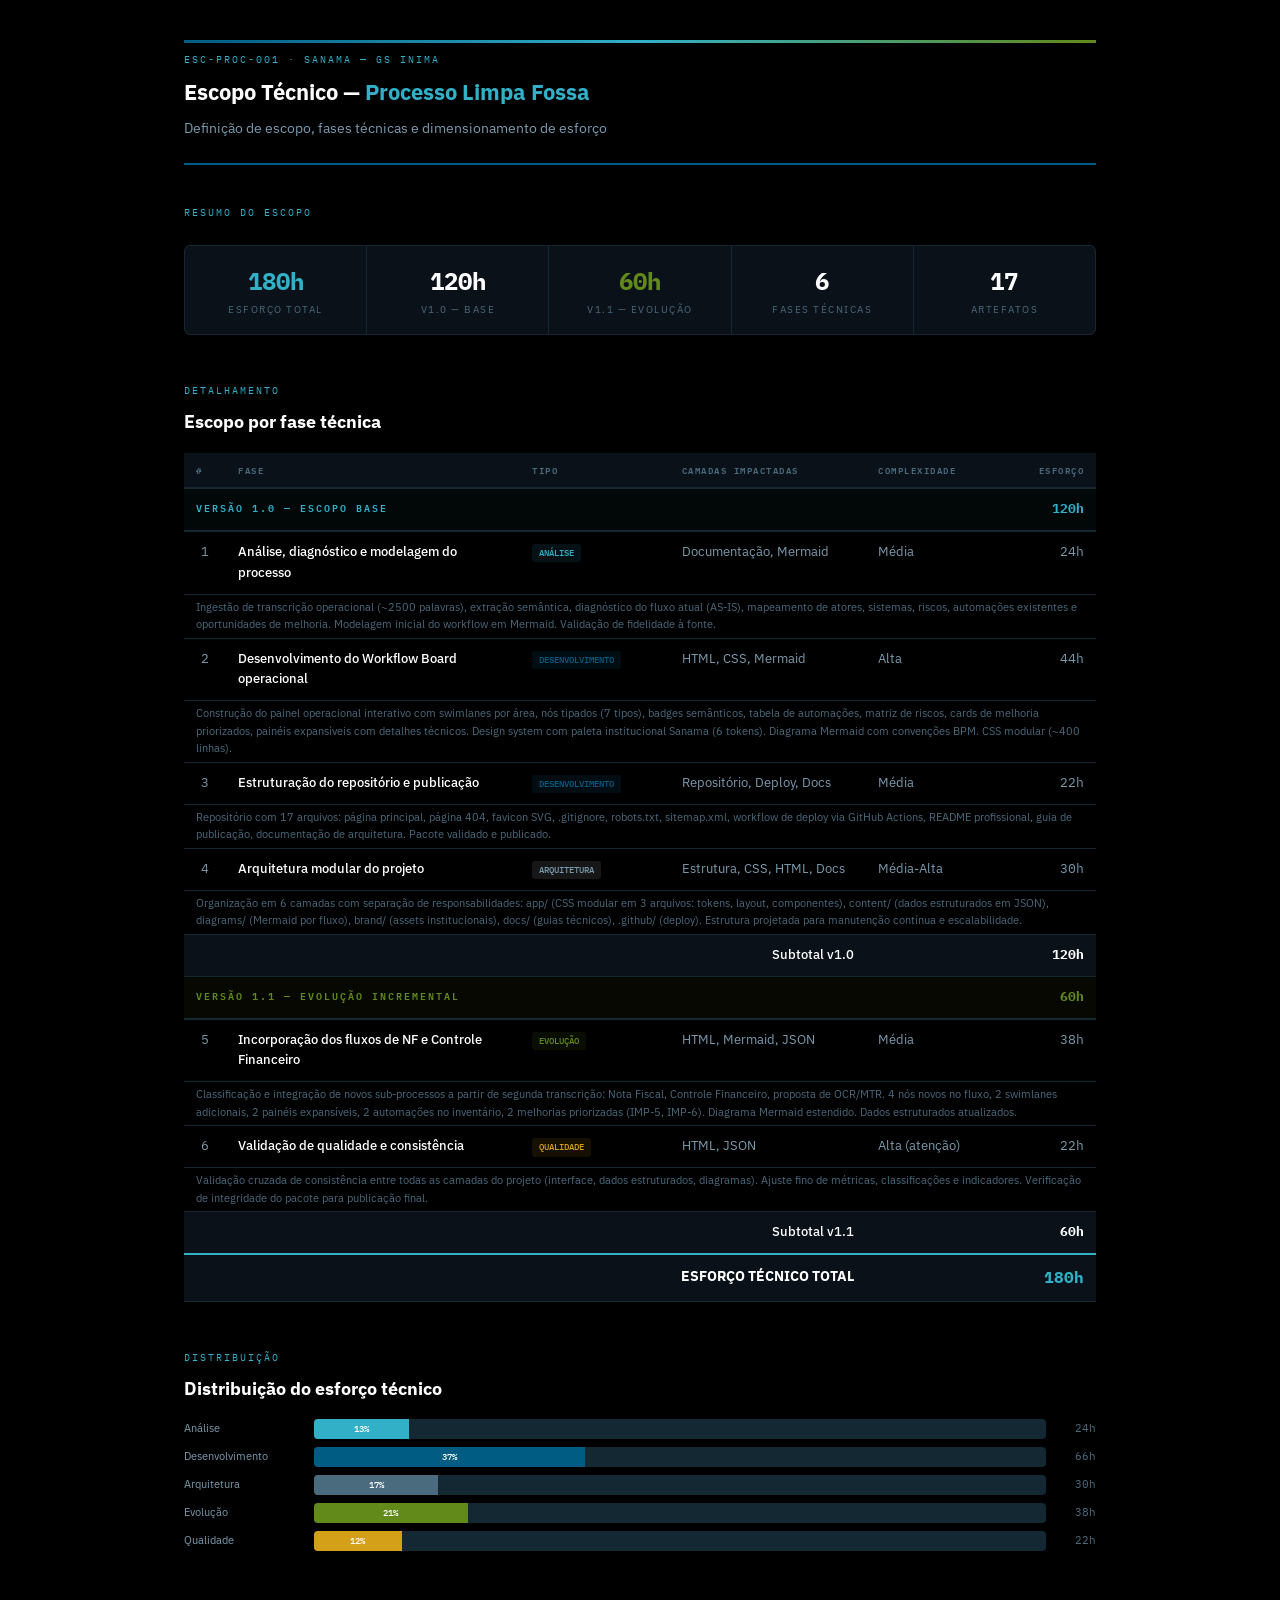
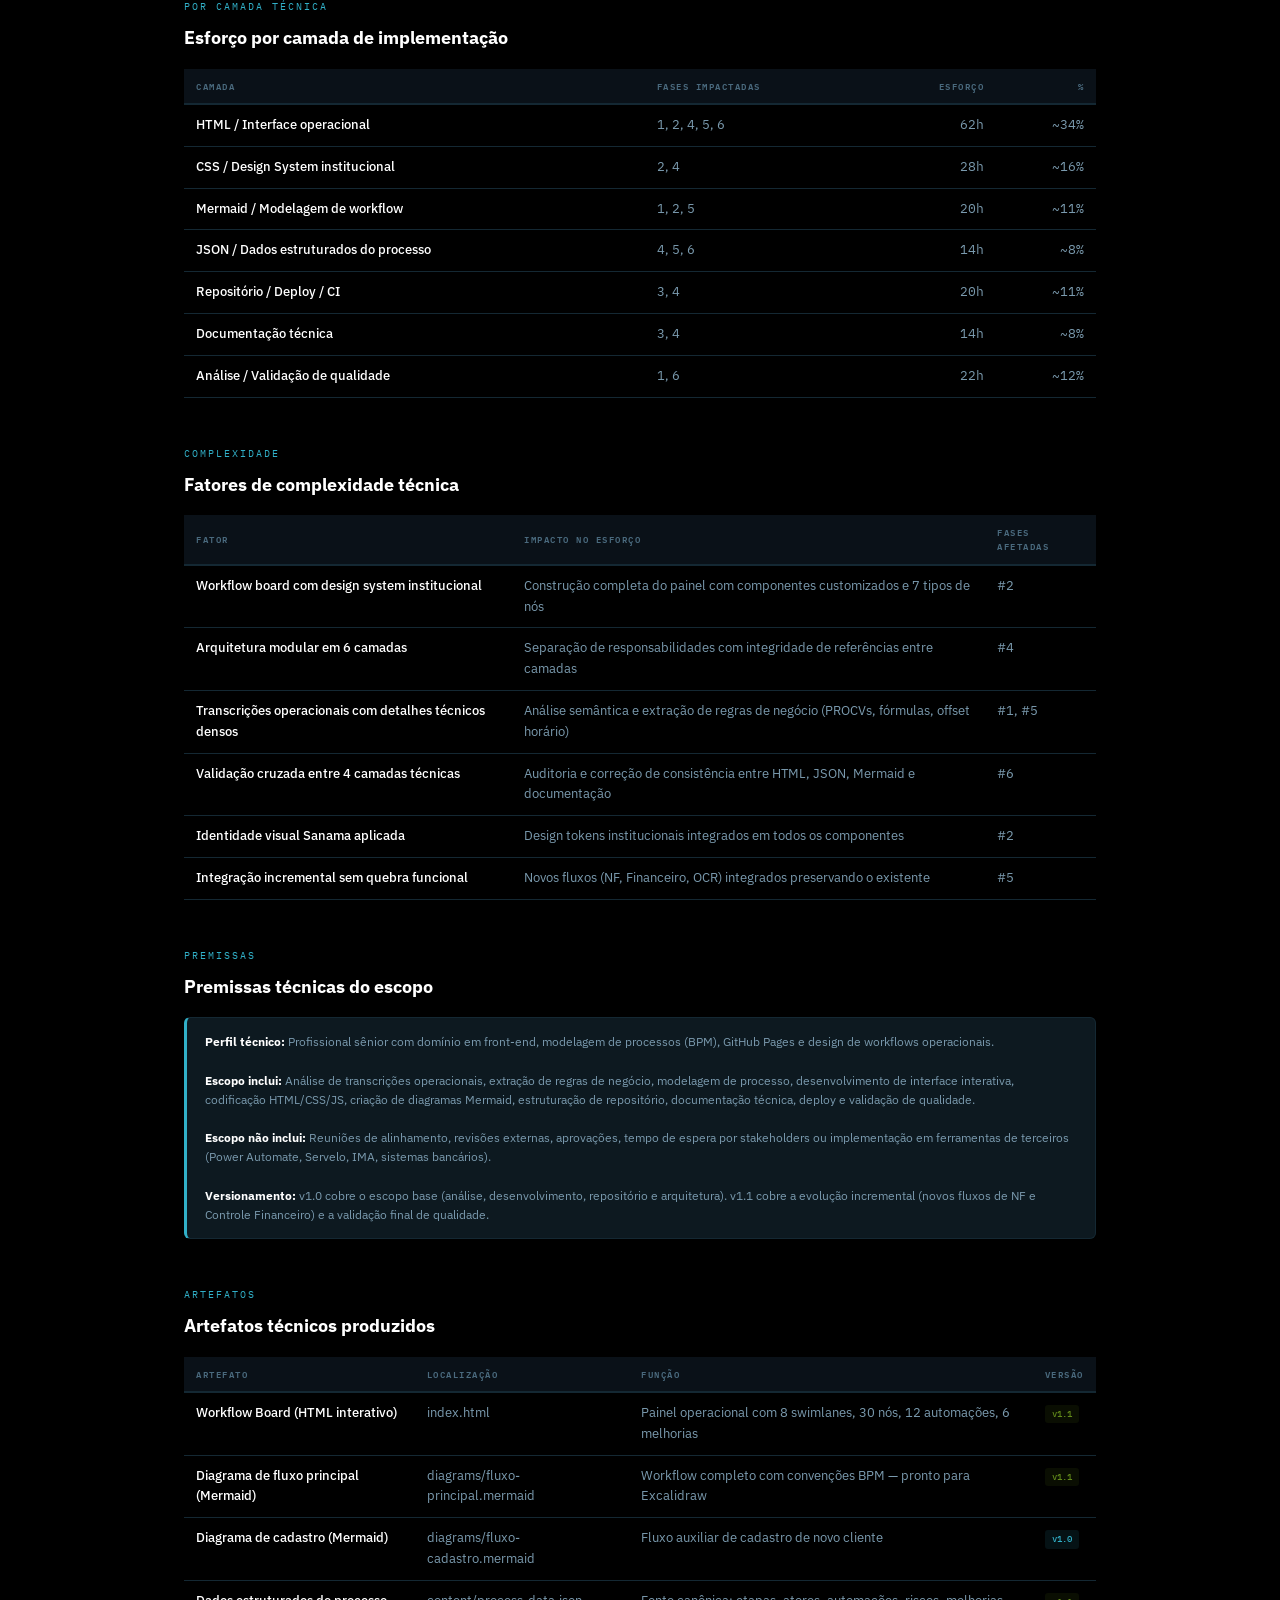
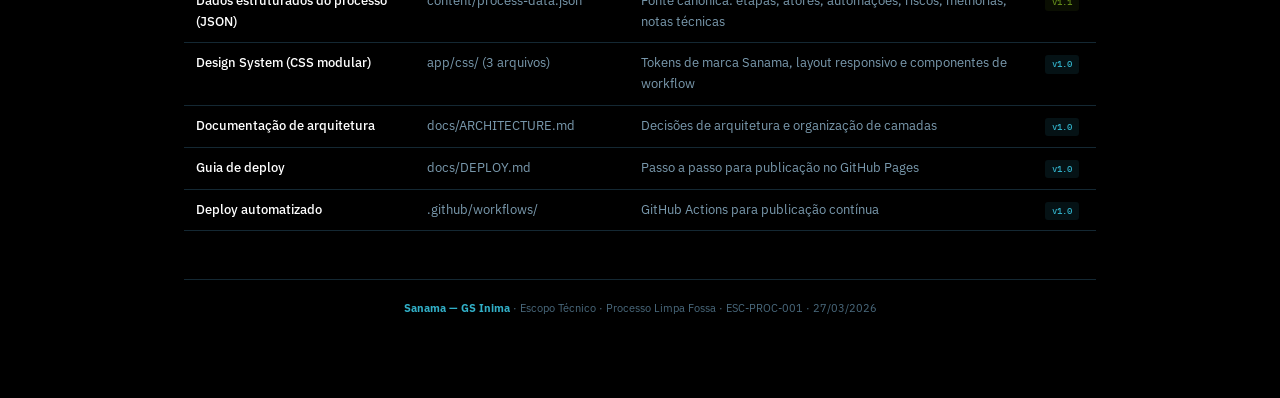
==== escopo-tecnico.html @ f7578fab "docs: escopo técnico do projeto (180h)" ====
<!DOCTYPE html>
<html lang="pt-BR">
<head>
<meta charset="UTF-8">
<meta name="viewport" content="width=device-width, initial-scale=1.0">
<title>Escopo Técnico — Processo Limpa Fossa | Sanama — GS Inima</title>
<link href="https://fonts.googleapis.com/css2?family=IBM+Plex+Sans:wght@400;500;600;700&family=IBM+Plex+Mono:wght@400;500&display=swap" rel="stylesheet">
<style>
:root {
  --brand-dark:#005C83;--brand-cyan:#31B0C8;--brand-green:#628A1A;
  --bg:#000;--bg-panel:#0A1118;--bg-card:#0D1920;--border:#142833;
  --text:#D0DCE4;--text-muted:#7A9AAE;--text-dim:#4A6A7E;
  --danger:#D94F4F;--warning:#D4A017;
  --sans:'IBM Plex Sans',system-ui,sans-serif;--mono:'IBM Plex Mono',monospace;
}
*{margin:0;padding:0;box-sizing:border-box}
body{font-family:var(--sans);background:var(--bg);color:var(--text);line-height:1.6;-webkit-font-smoothing:antialiased}
.page{max-width:960px;margin:0 auto;padding:40px 24px 80px}
.doc-header{border-bottom:2px solid var(--brand-dark);padding-bottom:24px;margin-bottom:40px;position:relative}
.doc-header::before{content:'';position:absolute;top:0;left:0;right:0;height:3px;background:linear-gradient(90deg,var(--brand-dark),var(--brand-cyan),var(--brand-green))}
.doc-id{font-family:var(--mono);font-size:10px;letter-spacing:2px;color:var(--brand-cyan);text-transform:uppercase;margin-bottom:6px;padding-top:12px}
.doc-title{font-size:1.4rem;font-weight:700;color:#fff}
.doc-title span{color:var(--brand-cyan)}
.doc-sub{font-size:0.9rem;color:var(--text-muted);margin-top:6px}
.section{margin-bottom:48px}
.section-label{font-family:var(--mono);font-size:10px;letter-spacing:2px;text-transform:uppercase;color:var(--brand-cyan);margin-bottom:8px}
.section-title{font-size:1.15rem;font-weight:700;color:#fff;margin-bottom:16px}
table{width:100%;border-collapse:collapse;font-size:13px;margin:16px 0}
th{text-align:left;font-family:var(--mono);font-size:9px;font-weight:600;text-transform:uppercase;letter-spacing:1.5px;color:var(--text-dim);padding:10px 12px;border-bottom:2px solid var(--border);background:var(--bg-panel)}
td{padding:10px 12px;border-bottom:1px solid var(--border);color:var(--text-muted);vertical-align:top}
tr:hover td{background:rgba(49,176,200,0.03)}
.td-name{color:#fff;font-weight:500}
.td-right{text-align:right;font-family:var(--mono)}
.td-center{text-align:center}
.badge{font-family:var(--mono);font-size:9px;padding:2px 7px;border-radius:3px;font-weight:500;display:inline-block}
.b-new{background:rgba(49,176,200,0.1);color:var(--brand-cyan)}
.b-dev{background:rgba(0,92,131,0.15);color:var(--brand-dark)}
.b-incr{background:rgba(98,138,26,0.1);color:var(--brand-green)}
.b-audit{background:rgba(212,160,23,0.1);color:var(--warning)}
.b-arch{background:rgba(151,152,153,0.15);color:var(--text-muted)}
.summary-strip{display:grid;grid-template-columns:repeat(auto-fit,minmax(140px,1fr));gap:1px;background:var(--border);border:1px solid var(--border);border-radius:6px;overflow:hidden;margin:24px 0}
.sum-card{background:var(--bg-panel);padding:16px;text-align:center}
.sum-val{font-family:var(--mono);font-size:1.5rem;font-weight:700;color:#fff}
.sum-label{font-size:10px;text-transform:uppercase;letter-spacing:1.5px;color:var(--text-dim);margin-top:2px}
.sum-val.highlight{color:var(--brand-cyan)}
.sum-val.green{color:var(--brand-green)}
.bar-row{display:flex;align-items:center;gap:10px;margin:8px 0}
.bar-label{font-size:11px;color:var(--text-muted);width:120px;flex-shrink:0}
.bar-track{flex:1;height:20px;background:var(--border);border-radius:4px;overflow:hidden;display:flex}
.bar-seg{height:100%;display:flex;align-items:center;justify-content:center;font-family:var(--mono);font-size:9px;color:#fff;font-weight:500}
.bar-new{background:var(--brand-cyan)}
.bar-dev{background:var(--brand-dark)}
.bar-incr{background:var(--brand-green)}
.bar-audit{background:var(--warning)}
.bar-arch{background:var(--text-dim)}
.bar-value{font-family:var(--mono);font-size:11px;color:var(--text-dim);width:40px;text-align:right;flex-shrink:0}
.note{background:var(--bg-card);border:1px solid var(--border);border-left:3px solid var(--brand-cyan);border-radius:6px;padding:14px 18px;margin:16px 0;font-size:12px;color:var(--text-muted);line-height:1.6}
.note strong{color:#fff}
.doc-footer{margin-top:48px;padding-top:20px;border-top:1px solid var(--border);text-align:center;font-size:11px;color:var(--text-dim)}
.doc-footer strong{color:var(--brand-cyan)}
@media(max-width:640px){
  .page{padding:24px 16px 60px}
  .summary-strip{grid-template-columns:repeat(2,1fr)}
  table{font-size:11px}
  th,td{padding:8px}
}
</style>
</head>
<body>
<div class="page">

<header class="doc-header">
  <div class="doc-id">ESC-PROC-001 · Sanama — GS Inima</div>
  <div class="doc-title">Escopo Técnico — <span>Processo Limpa Fossa</span></div>
  <div class="doc-sub">Definição de escopo, fases técnicas e dimensionamento de esforço</div>
</header>

<!-- ═══ RESUMO ═══ -->
<div class="section">
  <div class="section-label">Resumo do Escopo</div>
  <div class="summary-strip">
    <div class="sum-card"><div class="sum-val highlight">180h</div><div class="sum-label">Esforço total</div></div>
    <div class="sum-card"><div class="sum-val">120h</div><div class="sum-label">v1.0 — Base</div></div>
    <div class="sum-card"><div class="sum-val green">60h</div><div class="sum-label">v1.1 — Evolução</div></div>
    <div class="sum-card"><div class="sum-val">6</div><div class="sum-label">Fases técnicas</div></div>
    <div class="sum-card"><div class="sum-val">17</div><div class="sum-label">Artefatos</div></div>
  </div>
</div>

<!-- ═══ DETALHAMENTO ═══ -->
<div class="section">
  <div class="section-label">Detalhamento</div>
  <div class="section-title">Escopo por fase técnica</div>

  <table>
    <thead>
      <tr><th>#</th><th>Fase</th><th>Tipo</th><th>Camadas impactadas</th><th>Complexidade</th><th style="text-align:right">Esforço</th></tr>
    </thead>
    <tbody>

      <tr style="background:rgba(49,176,200,0.04)">
        <td colspan="5" style="font-family:var(--mono);font-size:10px;letter-spacing:2px;color:var(--brand-cyan);font-weight:600;border-bottom:2px solid var(--border)">VERSÃO 1.0 — ESCOPO BASE</td>
        <td class="td-right" style="font-weight:700;color:var(--brand-cyan);border-bottom:2px solid var(--border)">120h</td>
      </tr>

      <tr>
        <td class="td-center">1</td>
        <td class="td-name">Análise, diagnóstico e modelagem do processo</td>
        <td><span class="badge b-new">ANÁLISE</span></td>
        <td>Documentação, Mermaid</td>
        <td>Média</td>
        <td class="td-right">24h</td>
      </tr>
      <tr>
        <td colspan="6" style="padding:4px 12px;font-size:11px;color:var(--text-dim);border-bottom:1px solid var(--border)">
          Ingestão de transcrição operacional (~2500 palavras), extração semântica, diagnóstico do fluxo atual (AS-IS), mapeamento de atores, sistemas, riscos, automações existentes e oportunidades de melhoria. Modelagem inicial do workflow em Mermaid. Validação de fidelidade à fonte.
        </td>
      </tr>

      <tr>
        <td class="td-center">2</td>
        <td class="td-name">Desenvolvimento do Workflow Board operacional</td>
        <td><span class="badge b-dev">DESENVOLVIMENTO</span></td>
        <td>HTML, CSS, Mermaid</td>
        <td>Alta</td>
        <td class="td-right">44h</td>
      </tr>
      <tr>
        <td colspan="6" style="padding:4px 12px;font-size:11px;color:var(--text-dim);border-bottom:1px solid var(--border)">
          Construção do painel operacional interativo com swimlanes por área, nós tipados (7 tipos), badges semânticos, tabela de automações, matriz de riscos, cards de melhoria priorizados, painéis expansíveis com detalhes técnicos. Design system com paleta institucional Sanama (6 tokens). Diagrama Mermaid com convenções BPM. CSS modular (~400 linhas).
        </td>
      </tr>

      <tr>
        <td class="td-center">3</td>
        <td class="td-name">Estruturação do repositório e publicação</td>
        <td><span class="badge b-dev">DESENVOLVIMENTO</span></td>
        <td>Repositório, Deploy, Docs</td>
        <td>Média</td>
        <td class="td-right">22h</td>
      </tr>
      <tr>
        <td colspan="6" style="padding:4px 12px;font-size:11px;color:var(--text-dim);border-bottom:1px solid var(--border)">
          Repositório com 17 arquivos: página principal, página 404, favicon SVG, .gitignore, robots.txt, sitemap.xml, workflow de deploy via GitHub Actions, README profissional, guia de publicação, documentação de arquitetura. Pacote validado e publicado.
        </td>
      </tr>

      <tr>
        <td class="td-center">4</td>
        <td class="td-name">Arquitetura modular do projeto</td>
        <td><span class="badge b-arch">ARQUITETURA</span></td>
        <td>Estrutura, CSS, HTML, Docs</td>
        <td>Média-Alta</td>
        <td class="td-right">30h</td>
      </tr>
      <tr>
        <td colspan="6" style="padding:4px 12px;font-size:11px;color:var(--text-dim);border-bottom:1px solid var(--border)">
          Organização em 6 camadas com separação de responsabilidades: app/ (CSS modular em 3 arquivos: tokens, layout, componentes), content/ (dados estruturados em JSON), diagrams/ (Mermaid por fluxo), brand/ (assets institucionais), docs/ (guias técnicos), .github/ (deploy). Estrutura projetada para manutenção contínua e escalabilidade.
        </td>
      </tr>

      <tr style="background:var(--bg-panel)">
        <td colspan="4" class="td-name" style="text-align:right">Subtotal v1.0</td>
        <td></td>
        <td class="td-right" style="font-weight:700;color:#fff">120h</td>
      </tr>

      <tr style="background:rgba(98,138,26,0.06)">
        <td colspan="5" style="font-family:var(--mono);font-size:10px;letter-spacing:2px;color:var(--brand-green);font-weight:600;border-bottom:2px solid var(--border)">VERSÃO 1.1 — EVOLUÇÃO INCREMENTAL</td>
        <td class="td-right" style="font-weight:700;color:var(--brand-green);border-bottom:2px solid var(--border)">60h</td>
      </tr>

      <tr>
        <td class="td-center">5</td>
        <td class="td-name">Incorporação dos fluxos de NF e Controle Financeiro</td>
        <td><span class="badge b-incr">EVOLUÇÃO</span></td>
        <td>HTML, Mermaid, JSON</td>
        <td>Média</td>
        <td class="td-right">38h</td>
      </tr>
      <tr>
        <td colspan="6" style="padding:4px 12px;font-size:11px;color:var(--text-dim);border-bottom:1px solid var(--border)">
          Classificação e integração de novos sub-processos a partir de segunda transcrição: Nota Fiscal, Controle Financeiro, proposta de OCR/MTR. 4 nós novos no fluxo, 2 swimlanes adicionais, 2 painéis expansíveis, 2 automações no inventário, 2 melhorias priorizadas (IMP-5, IMP-6). Diagrama Mermaid estendido. Dados estruturados atualizados.
        </td>
      </tr>

      <tr>
        <td class="td-center">6</td>
        <td class="td-name">Validação de qualidade e consistência</td>
        <td><span class="badge b-audit">QUALIDADE</span></td>
        <td>HTML, JSON</td>
        <td>Alta (atenção)</td>
        <td class="td-right">22h</td>
      </tr>
      <tr>
        <td colspan="6" style="padding:4px 12px;font-size:11px;color:var(--text-dim);border-bottom:1px solid var(--border)">
          Validação cruzada de consistência entre todas as camadas do projeto (interface, dados estruturados, diagramas). Ajuste fino de métricas, classificações e indicadores. Verificação de integridade do pacote para publicação final.
        </td>
      </tr>

      <tr style="background:var(--bg-panel)">
        <td colspan="4" class="td-name" style="text-align:right">Subtotal v1.1</td>
        <td></td>
        <td class="td-right" style="font-weight:700;color:#fff">60h</td>
      </tr>

      <tr style="background:var(--bg-panel);border-top:2px solid var(--brand-cyan)">
        <td colspan="4" class="td-name" style="text-align:right;font-weight:700;font-size:14px">ESFORÇO TÉCNICO TOTAL</td>
        <td></td>
        <td class="td-right" style="font-weight:700;color:var(--brand-cyan);font-size:16px">180h</td>
      </tr>
    </tbody>
  </table>
</div>

<!-- ═══ DISTRIBUIÇÃO ═══ -->
<div class="section">
  <div class="section-label">Distribuição</div>
  <div class="section-title">Distribuição do esforço técnico</div>

  <div class="bar-row">
    <span class="bar-label">Análise</span>
    <div class="bar-track"><div class="bar-seg bar-new" style="width:13%">13%</div></div>
    <span class="bar-value">24h</span>
  </div>
  <div class="bar-row">
    <span class="bar-label">Desenvolvimento</span>
    <div class="bar-track"><div class="bar-seg bar-dev" style="width:37%">37%</div></div>
    <span class="bar-value">66h</span>
  </div>
  <div class="bar-row">
    <span class="bar-label">Arquitetura</span>
    <div class="bar-track"><div class="bar-seg bar-arch" style="width:17%">17%</div></div>
    <span class="bar-value">30h</span>
  </div>
  <div class="bar-row">
    <span class="bar-label">Evolução</span>
    <div class="bar-track"><div class="bar-seg bar-incr" style="width:21%">21%</div></div>
    <span class="bar-value">38h</span>
  </div>
  <div class="bar-row">
    <span class="bar-label">Qualidade</span>
    <div class="bar-track"><div class="bar-seg bar-audit" style="width:12%">12%</div></div>
    <span class="bar-value">22h</span>
  </div>
</div>

<!-- ═══ POR CAMADA ═══ -->
<div class="section">
  <div class="section-label">Por camada técnica</div>
  <div class="section-title">Esforço por camada de implementação</div>

  <table>
    <thead><tr><th>Camada</th><th>Fases impactadas</th><th style="text-align:right">Esforço</th><th style="text-align:right">%</th></tr></thead>
    <tbody>
      <tr><td class="td-name">HTML / Interface operacional</td><td>1, 2, 4, 5, 6</td><td class="td-right">62h</td><td class="td-right">~34%</td></tr>
      <tr><td class="td-name">CSS / Design System institucional</td><td>2, 4</td><td class="td-right">28h</td><td class="td-right">~16%</td></tr>
      <tr><td class="td-name">Mermaid / Modelagem de workflow</td><td>1, 2, 5</td><td class="td-right">20h</td><td class="td-right">~11%</td></tr>
      <tr><td class="td-name">JSON / Dados estruturados do processo</td><td>4, 5, 6</td><td class="td-right">14h</td><td class="td-right">~8%</td></tr>
      <tr><td class="td-name">Repositório / Deploy / CI</td><td>3, 4</td><td class="td-right">20h</td><td class="td-right">~11%</td></tr>
      <tr><td class="td-name">Documentação técnica</td><td>3, 4</td><td class="td-right">14h</td><td class="td-right">~8%</td></tr>
      <tr><td class="td-name">Análise / Validação de qualidade</td><td>1, 6</td><td class="td-right">22h</td><td class="td-right">~12%</td></tr>
    </tbody>
  </table>
</div>

<!-- ═══ COMPLEXIDADE ═══ -->
<div class="section">
  <div class="section-label">Complexidade</div>
  <div class="section-title">Fatores de complexidade técnica</div>

  <table>
    <thead><tr><th>Fator</th><th>Impacto no esforço</th><th>Fases afetadas</th></tr></thead>
    <tbody>
      <tr><td class="td-name">Workflow board com design system institucional</td><td>Construção completa do painel com componentes customizados e 7 tipos de nós</td><td>#2</td></tr>
      <tr><td class="td-name">Arquitetura modular em 6 camadas</td><td>Separação de responsabilidades com integridade de referências entre camadas</td><td>#4</td></tr>
      <tr><td class="td-name">Transcrições operacionais com detalhes técnicos densos</td><td>Análise semântica e extração de regras de negócio (PROCVs, fórmulas, offset horário)</td><td>#1, #5</td></tr>
      <tr><td class="td-name">Validação cruzada entre 4 camadas técnicas</td><td>Auditoria e correção de consistência entre HTML, JSON, Mermaid e documentação</td><td>#6</td></tr>
      <tr><td class="td-name">Identidade visual Sanama aplicada</td><td>Design tokens institucionais integrados em todos os componentes</td><td>#2</td></tr>
      <tr><td class="td-name">Integração incremental sem quebra funcional</td><td>Novos fluxos (NF, Financeiro, OCR) integrados preservando o existente</td><td>#5</td></tr>
    </tbody>
  </table>
</div>

<!-- ═══ PREMISSAS ═══ -->
<div class="section">
  <div class="section-label">Premissas</div>
  <div class="section-title">Premissas técnicas do escopo</div>

  <div class="note">
    <strong>Perfil técnico:</strong> Profissional sênior com domínio em front-end, modelagem de processos (BPM), GitHub Pages e design de workflows operacionais.<br><br>
    <strong>Escopo inclui:</strong> Análise de transcrições operacionais, extração de regras de negócio, modelagem de processo, desenvolvimento de interface interativa, codificação HTML/CSS/JS, criação de diagramas Mermaid, estruturação de repositório, documentação técnica, deploy e validação de qualidade.<br><br>
    <strong>Escopo não inclui:</strong> Reuniões de alinhamento, revisões externas, aprovações, tempo de espera por stakeholders ou implementação em ferramentas de terceiros (Power Automate, Servelo, IMA, sistemas bancários).<br><br>
    <strong>Versionamento:</strong> v1.0 cobre o escopo base (análise, desenvolvimento, repositório e arquitetura). v1.1 cobre a evolução incremental (novos fluxos de NF e Controle Financeiro) e a validação final de qualidade.
  </div>
</div>

<!-- ═══ ARTEFATOS ═══ -->
<div class="section">
  <div class="section-label">Artefatos</div>
  <div class="section-title">Artefatos técnicos produzidos</div>

  <table>
    <thead><tr><th>Artefato</th><th>Localização</th><th>Função</th><th>Versão</th></tr></thead>
    <tbody>
      <tr><td class="td-name">Workflow Board (HTML interativo)</td><td>index.html</td><td>Painel operacional com 8 swimlanes, 30 nós, 12 automações, 6 melhorias</td><td><span class="badge b-incr">v1.1</span></td></tr>
      <tr><td class="td-name">Diagrama de fluxo principal (Mermaid)</td><td>diagrams/fluxo-principal.mermaid</td><td>Workflow completo com convenções BPM — pronto para Excalidraw</td><td><span class="badge b-incr">v1.1</span></td></tr>
      <tr><td class="td-name">Diagrama de cadastro (Mermaid)</td><td>diagrams/fluxo-cadastro.mermaid</td><td>Fluxo auxiliar de cadastro de novo cliente</td><td><span class="badge b-new">v1.0</span></td></tr>
      <tr><td class="td-name">Dados estruturados do processo (JSON)</td><td>content/process-data.json</td><td>Fonte canônica: etapas, atores, automações, riscos, melhorias, notas técnicas</td><td><span class="badge b-incr">v1.1</span></td></tr>
      <tr><td class="td-name">Design System (CSS modular)</td><td>app/css/ (3 arquivos)</td><td>Tokens de marca Sanama, layout responsivo e componentes de workflow</td><td><span class="badge b-new">v1.0</span></td></tr>
      <tr><td class="td-name">Documentação de arquitetura</td><td>docs/ARCHITECTURE.md</td><td>Decisões de arquitetura e organização de camadas</td><td><span class="badge b-new">v1.0</span></td></tr>
      <tr><td class="td-name">Guia de deploy</td><td>docs/DEPLOY.md</td><td>Passo a passo para publicação no GitHub Pages</td><td><span class="badge b-new">v1.0</span></td></tr>
      <tr><td class="td-name">Deploy automatizado</td><td>.github/workflows/</td><td>GitHub Actions para publicação contínua</td><td><span class="badge b-new">v1.0</span></td></tr>
    </tbody>
  </table>
</div>

<footer class="doc-footer">
  <strong>Sanama — GS Inima</strong> · Escopo Técnico · Processo Limpa Fossa · ESC-PROC-001 · 27/03/2026
</footer>

</div>
</body>
</html>
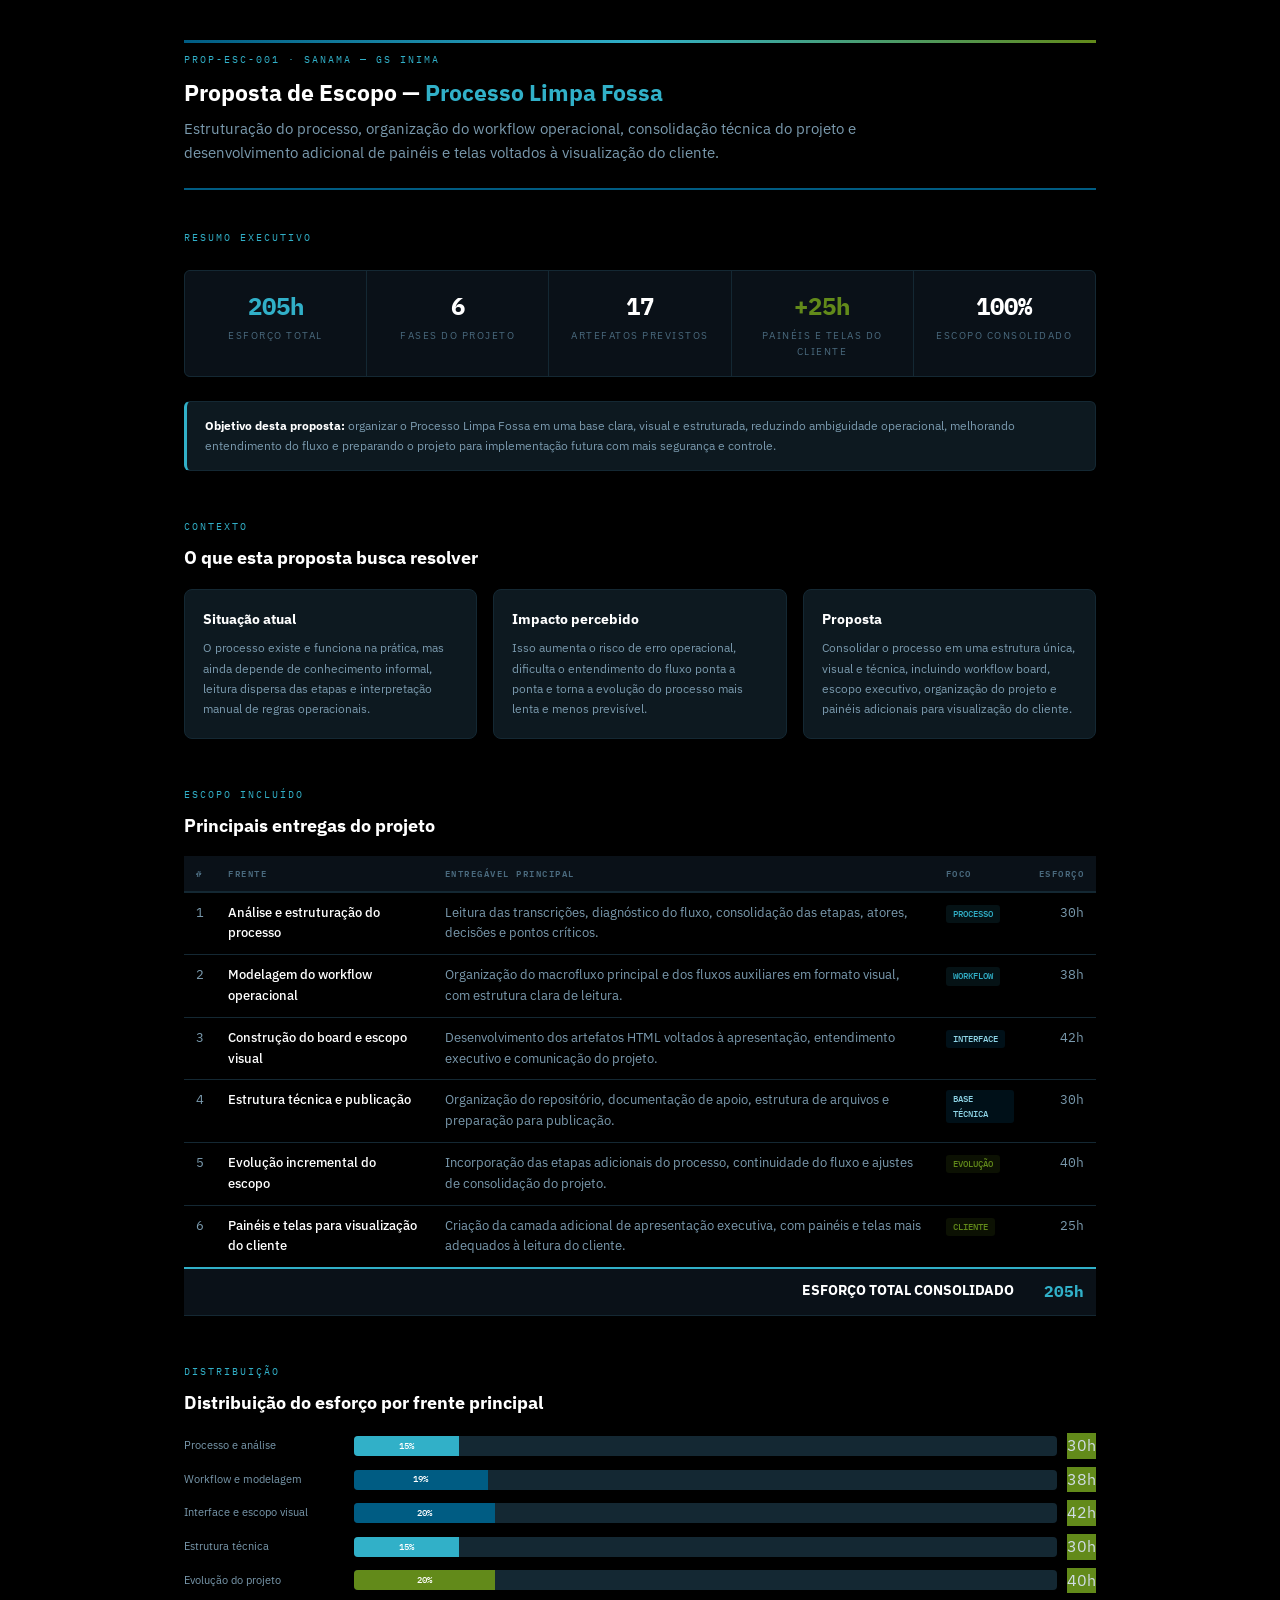
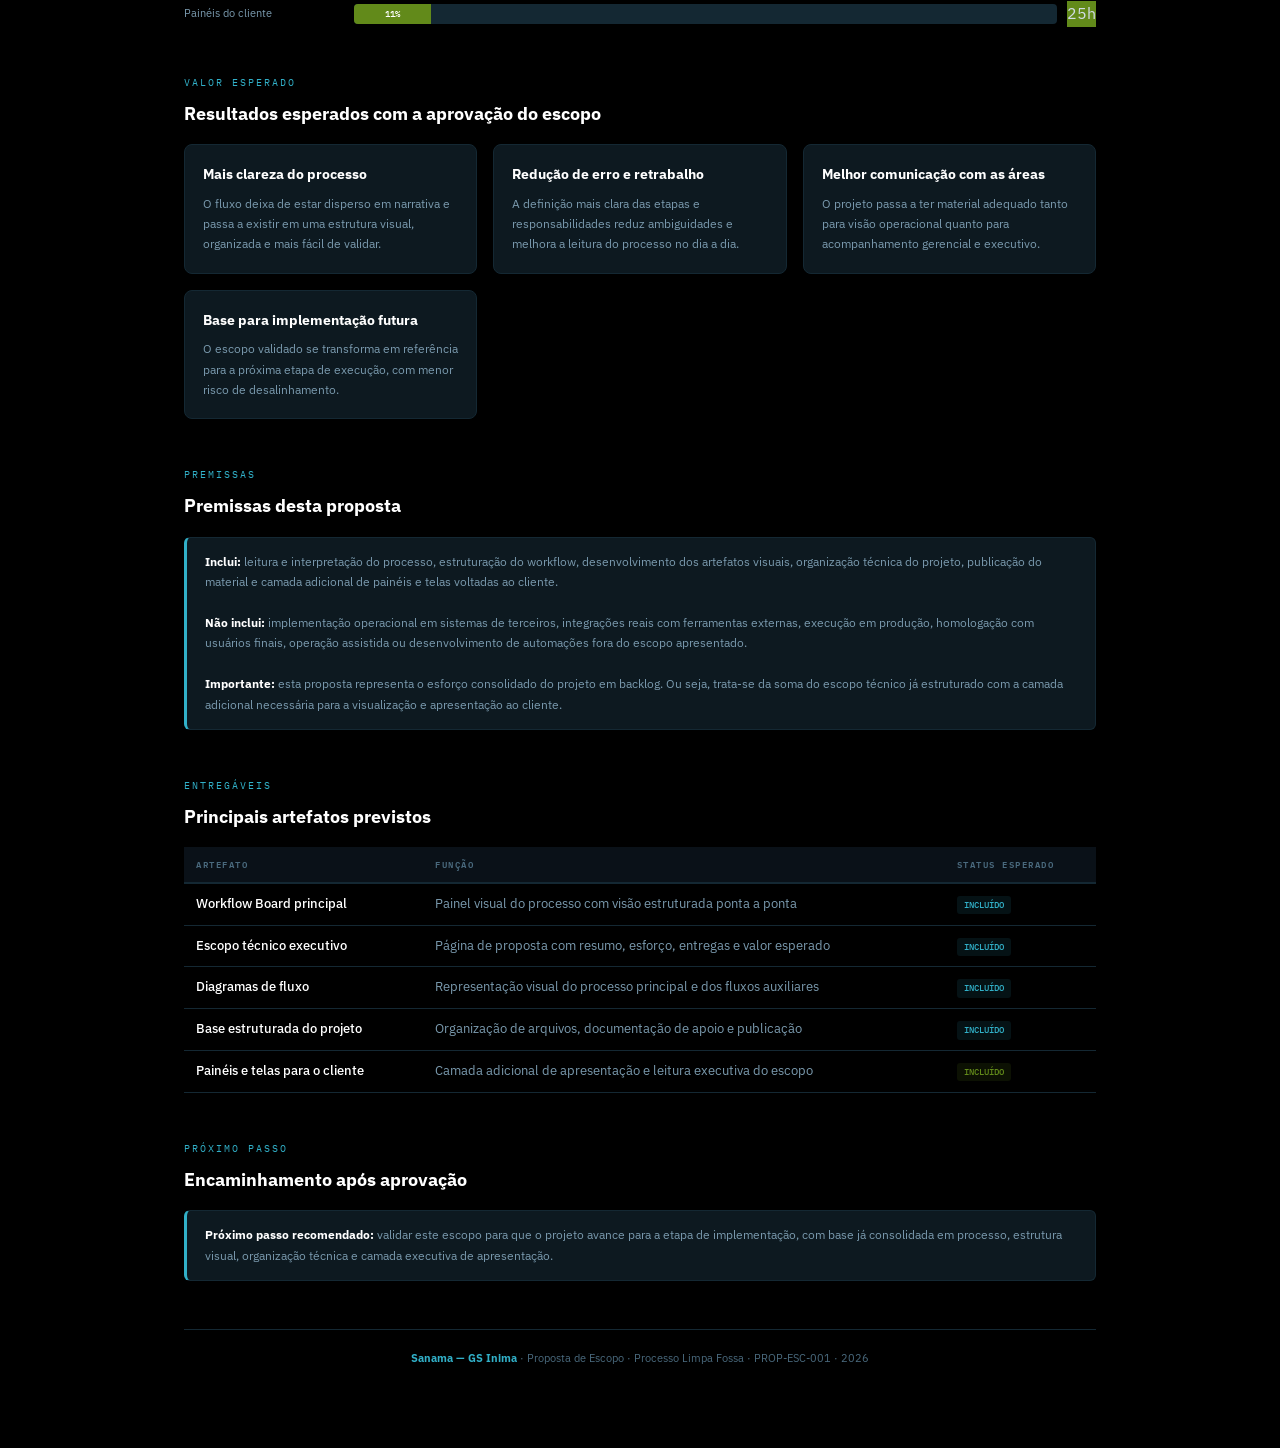
==== commit 693648be: "feat: reescreve escopo tecnico para versao executiva de cliente com 205h" ====
--- a/escopo-tecnico.html
+++ b/escopo-tecnico.html
@@ -3,7 +3,7 @@
 <head>
 <meta charset="UTF-8">
 <meta name="viewport" content="width=device-width, initial-scale=1.0">
-<title>Escopo Técnico — Processo Limpa Fossa | Sanama — GS Inima</title>
+<title>Proposta de Escopo — Processo Limpa Fossa | Sanama — GS Inima</title>
 <link href="https://fonts.googleapis.com/css2?family=IBM+Plex+Sans:wght@400;500;600;700&family=IBM+Plex+Mono:wght@400;500&display=swap" rel="stylesheet">
 <style>
 :root {
@@ -19,9 +19,9 @@
 .doc-header{border-bottom:2px solid var(--brand-dark);padding-bottom:24px;margin-bottom:40px;position:relative}
 .doc-header::before{content:'';position:absolute;top:0;left:0;right:0;height:3px;background:linear-gradient(90deg,var(--brand-dark),var(--brand-cyan),var(--brand-green))}
 .doc-id{font-family:var(--mono);font-size:10px;letter-spacing:2px;color:var(--brand-cyan);text-transform:uppercase;margin-bottom:6px;padding-top:12px}
-.doc-title{font-size:1.4rem;font-weight:700;color:#fff}
+.doc-title{font-size:1.45rem;font-weight:700;color:#fff}
 .doc-title span{color:var(--brand-cyan)}
-.doc-sub{font-size:0.9rem;color:var(--text-muted);margin-top:6px}
+.doc-sub{font-size:0.92rem;color:var(--text-muted);margin-top:6px;max-width:760px}
 .section{margin-bottom:48px}
 .section-label{font-family:var(--mono);font-size:10px;letter-spacing:2px;text-transform:uppercase;color:var(--brand-cyan);margin-bottom:8px}
 .section-title{font-size:1.15rem;font-weight:700;color:#fff;margin-bottom:16px}
@@ -33,28 +33,28 @@
 .td-right{text-align:right;font-family:var(--mono)}
 .td-center{text-align:center}
 .badge{font-family:var(--mono);font-size:9px;padding:2px 7px;border-radius:3px;font-weight:500;display:inline-block}
-.b-new{background:rgba(49,176,200,0.1);color:var(--brand-cyan)}
-.b-dev{background:rgba(0,92,131,0.15);color:var(--brand-dark)}
-.b-incr{background:rgba(98,138,26,0.1);color:var(--brand-green)}
-.b-audit{background:rgba(212,160,23,0.1);color:var(--warning)}
-.b-arch{background:rgba(151,152,153,0.15);color:var(--text-muted)}
+.b-main{background:rgba(49,176,200,0.10);color:var(--brand-cyan)}
+.b-value{background:rgba(98,138,26,0.12);color:var(--brand-green)}
+.b-focus{background:rgba(0,92,131,0.18);color:#8FD6E8}
+.b-note{background:rgba(212,160,23,0.12);color:var(--warning)}
 .summary-strip{display:grid;grid-template-columns:repeat(auto-fit,minmax(140px,1fr));gap:1px;background:var(--border);border:1px solid var(--border);border-radius:6px;overflow:hidden;margin:24px 0}
 .sum-card{background:var(--bg-panel);padding:16px;text-align:center}
 .sum-val{font-family:var(--mono);font-size:1.5rem;font-weight:700;color:#fff}
 .sum-label{font-size:10px;text-transform:uppercase;letter-spacing:1.5px;color:var(--text-dim);margin-top:2px}
 .sum-val.highlight{color:var(--brand-cyan)}
 .sum-val.green{color:var(--brand-green)}
+.card-grid{display:grid;grid-template-columns:repeat(auto-fit,minmax(220px,1fr));gap:16px;margin:16px 0}
+.info-card{background:var(--bg-card);border:1px solid var(--border);border-radius:8px;padding:18px}
+.info-card h3{font-size:14px;color:#fff;margin-bottom:8px}
+.info-card p{font-size:12px;color:var(--text-muted);line-height:1.7}
 .bar-row{display:flex;align-items:center;gap:10px;margin:8px 0}
-.bar-label{font-size:11px;color:var(--text-muted);width:120px;flex-shrink:0}
+.bar-label{font-size:11px;color:var(--text-muted);width:160px;flex-shrink:0}
 .bar-track{flex:1;height:20px;background:var(--border);border-radius:4px;overflow:hidden;display:flex}
 .bar-seg{height:100%;display:flex;align-items:center;justify-content:center;font-family:var(--mono);font-size:9px;color:#fff;font-weight:500}
-.bar-new{background:var(--brand-cyan)}
-.bar-dev{background:var(--brand-dark)}
-.bar-incr{background:var(--brand-green)}
-.bar-audit{background:var(--warning)}
-.bar-arch{background:var(--text-dim)}
-.bar-value{font-family:var(--mono);font-size:11px;color:var(--text-dim);width:40px;text-align:right;flex-shrink:0}
-.note{background:var(--bg-card);border:1px solid var(--border);border-left:3px solid var(--brand-cyan);border-radius:6px;padding:14px 18px;margin:16px 0;font-size:12px;color:var(--text-muted);line-height:1.6}
+.bar-main{background:var(--brand-cyan)}
+.bar-value{background:var(--brand-green)}
+.bar-focus{background:var(--brand-dark)}
+.note{background:var(--bg-card);border:1px solid var(--border);border-left:3px solid var(--brand-cyan);border-radius:6px;padding:14px 18px;margin:16px 0;font-size:12px;color:var(--text-muted);line-height:1.7}
 .note strong{color:#fff}
 .doc-footer{margin-top:48px;padding-top:20px;border-top:1px solid var(--border);text-align:center;font-size:11px;color:var(--text-dim)}
 .doc-footer strong{color:var(--brand-cyan)}
@@ -63,6 +63,7 @@
   .summary-strip{grid-template-columns:repeat(2,1fr)}
   table{font-size:11px}
   th,td{padding:8px}
+  .bar-label{width:120px}
 }
 </style>
 </head>
@@ -70,253 +71,281 @@
 <div class="page">
 
 <header class="doc-header">
-  <div class="doc-id">ESC-PROC-001 · Sanama — GS Inima</div>
-  <div class="doc-title">Escopo Técnico — <span>Processo Limpa Fossa</span></div>
-  <div class="doc-sub">Definição de escopo, fases técnicas e dimensionamento de esforço</div>
+  <div class="doc-id">PROP-ESC-001 · Sanama — GS Inima</div>
+  <div class="doc-title">Proposta de Escopo — <span>Processo Limpa Fossa</span></div>
+  <div class="doc-sub">
+    Estruturação do processo, organização do workflow operacional, consolidação técnica do projeto
+    e desenvolvimento adicional de painéis e telas voltados à visualização do cliente.
+  </div>
 </header>
 
-<!-- ═══ RESUMO ═══ -->
-<div class="section">
-  <div class="section-label">Resumo do Escopo</div>
+<!-- ═══ RESUMO EXECUTIVO ═══ -->
+<div class="section">
+  <div class="section-label">Resumo Executivo</div>
   <div class="summary-strip">
-    <div class="sum-card"><div class="sum-val highlight">180h</div><div class="sum-label">Esforço total</div></div>
-    <div class="sum-card"><div class="sum-val">120h</div><div class="sum-label">v1.0 — Base</div></div>
-    <div class="sum-card"><div class="sum-val green">60h</div><div class="sum-label">v1.1 — Evolução</div></div>
-    <div class="sum-card"><div class="sum-val">6</div><div class="sum-label">Fases técnicas</div></div>
-    <div class="sum-card"><div class="sum-val">17</div><div class="sum-label">Artefatos</div></div>
-  </div>
-</div>
-
-<!-- ═══ DETALHAMENTO ═══ -->
-<div class="section">
-  <div class="section-label">Detalhamento</div>
-  <div class="section-title">Escopo por fase técnica</div>
+    <div class="sum-card"><div class="sum-val highlight">205h</div><div class="sum-label">Esforço total</div></div>
+    <div class="sum-card"><div class="sum-val">6</div><div class="sum-label">Fases do projeto</div></div>
+    <div class="sum-card"><div class="sum-val">17</div><div class="sum-label">Artefatos previstos</div></div>
+    <div class="sum-card"><div class="sum-val green">+25h</div><div class="sum-label">Painéis e telas do cliente</div></div>
+    <div class="sum-card"><div class="sum-val">100%</div><div class="sum-label">Escopo consolidado</div></div>
+  </div>
+
+  <div class="note">
+    <strong>Objetivo desta proposta:</strong> organizar o Processo Limpa Fossa em uma base clara, visual e estruturada,
+    reduzindo ambiguidade operacional, melhorando entendimento do fluxo e preparando o projeto para implementação futura
+    com mais segurança e controle.
+  </div>
+</div>
+
+<!-- ═══ CONTEXTO E OBJETIVO ═══ -->
+<div class="section">
+  <div class="section-label">Contexto</div>
+  <div class="section-title">O que esta proposta busca resolver</div>
+
+  <div class="card-grid">
+    <div class="info-card">
+      <h3>Situação atual</h3>
+      <p>
+        O processo existe e funciona na prática, mas ainda depende de conhecimento informal, leitura dispersa
+        das etapas e interpretação manual de regras operacionais.
+      </p>
+    </div>
+
+    <div class="info-card">
+      <h3>Impacto percebido</h3>
+      <p>
+        Isso aumenta o risco de erro operacional, dificulta o entendimento do fluxo ponta a ponta e torna a evolução
+        do processo mais lenta e menos previsível.
+      </p>
+    </div>
+
+    <div class="info-card">
+      <h3>Proposta</h3>
+      <p>
+        Consolidar o processo em uma estrutura única, visual e técnica, incluindo workflow board, escopo executivo,
+        organização do projeto e painéis adicionais para visualização do cliente.
+      </p>
+    </div>
+  </div>
+</div>
+
+<!-- ═══ ESCOPO INCLUÍDO ═══ -->
+<div class="section">
+  <div class="section-label">Escopo incluído</div>
+  <div class="section-title">Principais entregas do projeto</div>
 
   <table>
     <thead>
-      <tr><th>#</th><th>Fase</th><th>Tipo</th><th>Camadas impactadas</th><th>Complexidade</th><th style="text-align:right">Esforço</th></tr>
+      <tr>
+        <th>#</th>
+        <th>Frente</th>
+        <th>Entregável principal</th>
+        <th>Foco</th>
+        <th style="text-align:right">Esforço</th>
+      </tr>
     </thead>
     <tbody>
-
-      <tr style="background:rgba(49,176,200,0.04)">
-        <td colspan="5" style="font-family:var(--mono);font-size:10px;letter-spacing:2px;color:var(--brand-cyan);font-weight:600;border-bottom:2px solid var(--border)">VERSÃO 1.0 — ESCOPO BASE</td>
-        <td class="td-right" style="font-weight:700;color:var(--brand-cyan);border-bottom:2px solid var(--border)">120h</td>
-      </tr>
-
       <tr>
         <td class="td-center">1</td>
-        <td class="td-name">Análise, diagnóstico e modelagem do processo</td>
-        <td><span class="badge b-new">ANÁLISE</span></td>
-        <td>Documentação, Mermaid</td>
-        <td>Média</td>
-        <td class="td-right">24h</td>
-      </tr>
-      <tr>
-        <td colspan="6" style="padding:4px 12px;font-size:11px;color:var(--text-dim);border-bottom:1px solid var(--border)">
-          Ingestão de transcrição operacional (~2500 palavras), extração semântica, diagnóstico do fluxo atual (AS-IS), mapeamento de atores, sistemas, riscos, automações existentes e oportunidades de melhoria. Modelagem inicial do workflow em Mermaid. Validação de fidelidade à fonte.
-        </td>
-      </tr>
-
+        <td class="td-name">Análise e estruturação do processo</td>
+        <td>Leitura das transcrições, diagnóstico do fluxo, consolidação das etapas, atores, decisões e pontos críticos.</td>
+        <td><span class="badge b-main">PROCESSO</span></td>
+        <td class="td-right">30h</td>
+      </tr>
       <tr>
         <td class="td-center">2</td>
-        <td class="td-name">Desenvolvimento do Workflow Board operacional</td>
-        <td><span class="badge b-dev">DESENVOLVIMENTO</span></td>
-        <td>HTML, CSS, Mermaid</td>
-        <td>Alta</td>
-        <td class="td-right">44h</td>
-      </tr>
-      <tr>
-        <td colspan="6" style="padding:4px 12px;font-size:11px;color:var(--text-dim);border-bottom:1px solid var(--border)">
-          Construção do painel operacional interativo com swimlanes por área, nós tipados (7 tipos), badges semânticos, tabela de automações, matriz de riscos, cards de melhoria priorizados, painéis expansíveis com detalhes técnicos. Design system com paleta institucional Sanama (6 tokens). Diagrama Mermaid com convenções BPM. CSS modular (~400 linhas).
-        </td>
-      </tr>
-
+        <td class="td-name">Modelagem do workflow operacional</td>
+        <td>Organização do macrofluxo principal e dos fluxos auxiliares em formato visual, com estrutura clara de leitura.</td>
+        <td><span class="badge b-main">WORKFLOW</span></td>
+        <td class="td-right">38h</td>
+      </tr>
       <tr>
         <td class="td-center">3</td>
-        <td class="td-name">Estruturação do repositório e publicação</td>
-        <td><span class="badge b-dev">DESENVOLVIMENTO</span></td>
-        <td>Repositório, Deploy, Docs</td>
-        <td>Média</td>
-        <td class="td-right">22h</td>
-      </tr>
-      <tr>
-        <td colspan="6" style="padding:4px 12px;font-size:11px;color:var(--text-dim);border-bottom:1px solid var(--border)">
-          Repositório com 17 arquivos: página principal, página 404, favicon SVG, .gitignore, robots.txt, sitemap.xml, workflow de deploy via GitHub Actions, README profissional, guia de publicação, documentação de arquitetura. Pacote validado e publicado.
-        </td>
-      </tr>
-
+        <td class="td-name">Construção do board e escopo visual</td>
+        <td>Desenvolvimento dos artefatos HTML voltados à apresentação, entendimento executivo e comunicação do projeto.</td>
+        <td><span class="badge b-focus">INTERFACE</span></td>
+        <td class="td-right">42h</td>
+      </tr>
       <tr>
         <td class="td-center">4</td>
-        <td class="td-name">Arquitetura modular do projeto</td>
-        <td><span class="badge b-arch">ARQUITETURA</span></td>
-        <td>Estrutura, CSS, HTML, Docs</td>
-        <td>Média-Alta</td>
+        <td class="td-name">Estrutura técnica e publicação</td>
+        <td>Organização do repositório, documentação de apoio, estrutura de arquivos e preparação para publicação.</td>
+        <td><span class="badge b-focus">BASE TÉCNICA</span></td>
         <td class="td-right">30h</td>
       </tr>
       <tr>
-        <td colspan="6" style="padding:4px 12px;font-size:11px;color:var(--text-dim);border-bottom:1px solid var(--border)">
-          Organização em 6 camadas com separação de responsabilidades: app/ (CSS modular em 3 arquivos: tokens, layout, componentes), content/ (dados estruturados em JSON), diagrams/ (Mermaid por fluxo), brand/ (assets institucionais), docs/ (guias técnicos), .github/ (deploy). Estrutura projetada para manutenção contínua e escalabilidade.
-        </td>
-      </tr>
-
-      <tr style="background:var(--bg-panel)">
-        <td colspan="4" class="td-name" style="text-align:right">Subtotal v1.0</td>
-        <td></td>
-        <td class="td-right" style="font-weight:700;color:#fff">120h</td>
-      </tr>
-
-      <tr style="background:rgba(98,138,26,0.06)">
-        <td colspan="5" style="font-family:var(--mono);font-size:10px;letter-spacing:2px;color:var(--brand-green);font-weight:600;border-bottom:2px solid var(--border)">VERSÃO 1.1 — EVOLUÇÃO INCREMENTAL</td>
-        <td class="td-right" style="font-weight:700;color:var(--brand-green);border-bottom:2px solid var(--border)">60h</td>
-      </tr>
-
-      <tr>
         <td class="td-center">5</td>
-        <td class="td-name">Incorporação dos fluxos de NF e Controle Financeiro</td>
-        <td><span class="badge b-incr">EVOLUÇÃO</span></td>
-        <td>HTML, Mermaid, JSON</td>
-        <td>Média</td>
-        <td class="td-right">38h</td>
-      </tr>
-      <tr>
-        <td colspan="6" style="padding:4px 12px;font-size:11px;color:var(--text-dim);border-bottom:1px solid var(--border)">
-          Classificação e integração de novos sub-processos a partir de segunda transcrição: Nota Fiscal, Controle Financeiro, proposta de OCR/MTR. 4 nós novos no fluxo, 2 swimlanes adicionais, 2 painéis expansíveis, 2 automações no inventário, 2 melhorias priorizadas (IMP-5, IMP-6). Diagrama Mermaid estendido. Dados estruturados atualizados.
-        </td>
-      </tr>
-
+        <td class="td-name">Evolução incremental do escopo</td>
+        <td>Incorporação das etapas adicionais do processo, continuidade do fluxo e ajustes de consolidação do projeto.</td>
+        <td><span class="badge b-value">EVOLUÇÃO</span></td>
+        <td class="td-right">40h</td>
+      </tr>
       <tr>
         <td class="td-center">6</td>
-        <td class="td-name">Validação de qualidade e consistência</td>
-        <td><span class="badge b-audit">QUALIDADE</span></td>
-        <td>HTML, JSON</td>
-        <td>Alta (atenção)</td>
-        <td class="td-right">22h</td>
-      </tr>
-      <tr>
-        <td colspan="6" style="padding:4px 12px;font-size:11px;color:var(--text-dim);border-bottom:1px solid var(--border)">
-          Validação cruzada de consistência entre todas as camadas do projeto (interface, dados estruturados, diagramas). Ajuste fino de métricas, classificações e indicadores. Verificação de integridade do pacote para publicação final.
-        </td>
-      </tr>
-
-      <tr style="background:var(--bg-panel)">
-        <td colspan="4" class="td-name" style="text-align:right">Subtotal v1.1</td>
-        <td></td>
-        <td class="td-right" style="font-weight:700;color:#fff">60h</td>
-      </tr>
-
+        <td class="td-name">Painéis e telas para visualização do cliente</td>
+        <td>Criação da camada adicional de apresentação executiva, com painéis e telas mais adequados à leitura do cliente.</td>
+        <td><span class="badge b-value">CLIENTE</span></td>
+        <td class="td-right">25h</td>
+      </tr>
       <tr style="background:var(--bg-panel);border-top:2px solid var(--brand-cyan)">
-        <td colspan="4" class="td-name" style="text-align:right;font-weight:700;font-size:14px">ESFORÇO TÉCNICO TOTAL</td>
-        <td></td>
-        <td class="td-right" style="font-weight:700;color:var(--brand-cyan);font-size:16px">180h</td>
+        <td colspan="4" class="td-name" style="text-align:right;font-weight:700;font-size:14px">ESFORÇO TOTAL CONSOLIDADO</td>
+        <td class="td-right" style="font-weight:700;color:var(--brand-cyan);font-size:16px">205h</td>
       </tr>
     </tbody>
   </table>
 </div>
 
-<!-- ═══ DISTRIBUIÇÃO ═══ -->
+<!-- ═══ DISTRIBUIÇÃO DO ESFORÇO ═══ -->
 <div class="section">
   <div class="section-label">Distribuição</div>
-  <div class="section-title">Distribuição do esforço técnico</div>
-
-  <div class="bar-row">
-    <span class="bar-label">Análise</span>
-    <div class="bar-track"><div class="bar-seg bar-new" style="width:13%">13%</div></div>
-    <span class="bar-value">24h</span>
-  </div>
-  <div class="bar-row">
-    <span class="bar-label">Desenvolvimento</span>
-    <div class="bar-track"><div class="bar-seg bar-dev" style="width:37%">37%</div></div>
-    <span class="bar-value">66h</span>
-  </div>
-  <div class="bar-row">
-    <span class="bar-label">Arquitetura</span>
-    <div class="bar-track"><div class="bar-seg bar-arch" style="width:17%">17%</div></div>
+  <div class="section-title">Distribuição do esforço por frente principal</div>
+
+  <div class="bar-row">
+    <span class="bar-label">Processo e análise</span>
+    <div class="bar-track"><div class="bar-seg bar-main" style="width:15%">15%</div></div>
     <span class="bar-value">30h</span>
   </div>
-  <div class="bar-row">
-    <span class="bar-label">Evolução</span>
-    <div class="bar-track"><div class="bar-seg bar-incr" style="width:21%">21%</div></div>
+
+  <div class="bar-row">
+    <span class="bar-label">Workflow e modelagem</span>
+    <div class="bar-track"><div class="bar-seg bar-focus" style="width:19%">19%</div></div>
     <span class="bar-value">38h</span>
   </div>
-  <div class="bar-row">
-    <span class="bar-label">Qualidade</span>
-    <div class="bar-track"><div class="bar-seg bar-audit" style="width:12%">12%</div></div>
-    <span class="bar-value">22h</span>
-  </div>
-</div>
-
-<!-- ═══ POR CAMADA ═══ -->
-<div class="section">
-  <div class="section-label">Por camada técnica</div>
-  <div class="section-title">Esforço por camada de implementação</div>
+
+  <div class="bar-row">
+    <span class="bar-label">Interface e escopo visual</span>
+    <div class="bar-track"><div class="bar-seg bar-focus" style="width:20%">20%</div></div>
+    <span class="bar-value">42h</span>
+  </div>
+
+  <div class="bar-row">
+    <span class="bar-label">Estrutura técnica</span>
+    <div class="bar-track"><div class="bar-seg bar-main" style="width:15%">15%</div></div>
+    <span class="bar-value">30h</span>
+  </div>
+
+  <div class="bar-row">
+    <span class="bar-label">Evolução do projeto</span>
+    <div class="bar-track"><div class="bar-seg bar-value" style="width:20%">20%</div></div>
+    <span class="bar-value">40h</span>
+  </div>
+
+  <div class="bar-row">
+    <span class="bar-label">Painéis do cliente</span>
+    <div class="bar-track"><div class="bar-seg bar-value" style="width:11%">11%</div></div>
+    <span class="bar-value">25h</span>
+  </div>
+</div>
+
+<!-- ═══ VALOR ESPERADO ═══ -->
+<div class="section">
+  <div class="section-label">Valor esperado</div>
+  <div class="section-title">Resultados esperados com a aprovação do escopo</div>
+
+  <div class="card-grid">
+    <div class="info-card">
+      <h3>Mais clareza do processo</h3>
+      <p>
+        O fluxo deixa de estar disperso em narrativa e passa a existir em uma estrutura visual, organizada e mais fácil de validar.
+      </p>
+    </div>
+
+    <div class="info-card">
+      <h3>Redução de erro e retrabalho</h3>
+      <p>
+        A definição mais clara das etapas e responsabilidades reduz ambiguidades e melhora a leitura do processo no dia a dia.
+      </p>
+    </div>
+
+    <div class="info-card">
+      <h3>Melhor comunicação com as áreas</h3>
+      <p>
+        O projeto passa a ter material adequado tanto para visão operacional quanto para acompanhamento gerencial e executivo.
+      </p>
+    </div>
+
+    <div class="info-card">
+      <h3>Base para implementação futura</h3>
+      <p>
+        O escopo validado se transforma em referência para a próxima etapa de execução, com menor risco de desalinhamento.
+      </p>
+    </div>
+  </div>
+</div>
+
+<!-- ═══ PREMISSAS ═══ -->
+<div class="section">
+  <div class="section-label">Premissas</div>
+  <div class="section-title">Premissas desta proposta</div>
+
+  <div class="note">
+    <strong>Inclui:</strong> leitura e interpretação do processo, estruturação do workflow, desenvolvimento dos artefatos visuais,
+    organização técnica do projeto, publicação do material e camada adicional de painéis e telas voltadas ao cliente.<br><br>
+
+    <strong>Não inclui:</strong> implementação operacional em sistemas de terceiros, integrações reais com ferramentas externas,
+    execução em produção, homologação com usuários finais, operação assistida ou desenvolvimento de automações fora do escopo apresentado.<br><br>
+
+    <strong>Importante:</strong> esta proposta representa o esforço consolidado do projeto em backlog.
+    Ou seja, trata-se da soma do escopo técnico já estruturado com a camada adicional necessária para a visualização e apresentação ao cliente.
+  </div>
+</div>
+
+<!-- ═══ ARTEFATOS PREVISTOS ═══ -->
+<div class="section">
+  <div class="section-label">Entregáveis</div>
+  <div class="section-title">Principais artefatos previstos</div>
 
   <table>
-    <thead><tr><th>Camada</th><th>Fases impactadas</th><th style="text-align:right">Esforço</th><th style="text-align:right">%</th></tr></thead>
+    <thead>
+      <tr>
+        <th>Artefato</th>
+        <th>Função</th>
+        <th>Status esperado</th>
+      </tr>
+    </thead>
     <tbody>
-      <tr><td class="td-name">HTML / Interface operacional</td><td>1, 2, 4, 5, 6</td><td class="td-right">62h</td><td class="td-right">~34%</td></tr>
-      <tr><td class="td-name">CSS / Design System institucional</td><td>2, 4</td><td class="td-right">28h</td><td class="td-right">~16%</td></tr>
-      <tr><td class="td-name">Mermaid / Modelagem de workflow</td><td>1, 2, 5</td><td class="td-right">20h</td><td class="td-right">~11%</td></tr>
-      <tr><td class="td-name">JSON / Dados estruturados do processo</td><td>4, 5, 6</td><td class="td-right">14h</td><td class="td-right">~8%</td></tr>
-      <tr><td class="td-name">Repositório / Deploy / CI</td><td>3, 4</td><td class="td-right">20h</td><td class="td-right">~11%</td></tr>
-      <tr><td class="td-name">Documentação técnica</td><td>3, 4</td><td class="td-right">14h</td><td class="td-right">~8%</td></tr>
-      <tr><td class="td-name">Análise / Validação de qualidade</td><td>1, 6</td><td class="td-right">22h</td><td class="td-right">~12%</td></tr>
+      <tr>
+        <td class="td-name">Workflow Board principal</td>
+        <td>Painel visual do processo com visão estruturada ponta a ponta</td>
+        <td><span class="badge b-main">INCLUÍDO</span></td>
+      </tr>
+      <tr>
+        <td class="td-name">Escopo técnico executivo</td>
+        <td>Página de proposta com resumo, esforço, entregas e valor esperado</td>
+        <td><span class="badge b-main">INCLUÍDO</span></td>
+      </tr>
+      <tr>
+        <td class="td-name">Diagramas de fluxo</td>
+        <td>Representação visual do processo principal e dos fluxos auxiliares</td>
+        <td><span class="badge b-main">INCLUÍDO</span></td>
+      </tr>
+      <tr>
+        <td class="td-name">Base estruturada do projeto</td>
+        <td>Organização de arquivos, documentação de apoio e publicação</td>
+        <td><span class="badge b-main">INCLUÍDO</span></td>
+      </tr>
+      <tr>
+        <td class="td-name">Painéis e telas para o cliente</td>
+        <td>Camada adicional de apresentação e leitura executiva do escopo</td>
+        <td><span class="badge b-value">INCLUÍDO</span></td>
+      </tr>
     </tbody>
   </table>
 </div>
 
-<!-- ═══ COMPLEXIDADE ═══ -->
-<div class="section">
-  <div class="section-label">Complexidade</div>
-  <div class="section-title">Fatores de complexidade técnica</div>
-
-  <table>
-    <thead><tr><th>Fator</th><th>Impacto no esforço</th><th>Fases afetadas</th></tr></thead>
-    <tbody>
-      <tr><td class="td-name">Workflow board com design system institucional</td><td>Construção completa do painel com componentes customizados e 7 tipos de nós</td><td>#2</td></tr>
-      <tr><td class="td-name">Arquitetura modular em 6 camadas</td><td>Separação de responsabilidades com integridade de referências entre camadas</td><td>#4</td></tr>
-      <tr><td class="td-name">Transcrições operacionais com detalhes técnicos densos</td><td>Análise semântica e extração de regras de negócio (PROCVs, fórmulas, offset horário)</td><td>#1, #5</td></tr>
-      <tr><td class="td-name">Validação cruzada entre 4 camadas técnicas</td><td>Auditoria e correção de consistência entre HTML, JSON, Mermaid e documentação</td><td>#6</td></tr>
-      <tr><td class="td-name">Identidade visual Sanama aplicada</td><td>Design tokens institucionais integrados em todos os componentes</td><td>#2</td></tr>
-      <tr><td class="td-name">Integração incremental sem quebra funcional</td><td>Novos fluxos (NF, Financeiro, OCR) integrados preservando o existente</td><td>#5</td></tr>
-    </tbody>
-  </table>
-</div>
-
-<!-- ═══ PREMISSAS ═══ -->
-<div class="section">
-  <div class="section-label">Premissas</div>
-  <div class="section-title">Premissas técnicas do escopo</div>
+<!-- ═══ PRÓXIMO PASSO ═══ -->
+<div class="section">
+  <div class="section-label">Próximo passo</div>
+  <div class="section-title">Encaminhamento após aprovação</div>
 
   <div class="note">
-    <strong>Perfil técnico:</strong> Profissional sênior com domínio em front-end, modelagem de processos (BPM), GitHub Pages e design de workflows operacionais.<br><br>
-    <strong>Escopo inclui:</strong> Análise de transcrições operacionais, extração de regras de negócio, modelagem de processo, desenvolvimento de interface interativa, codificação HTML/CSS/JS, criação de diagramas Mermaid, estruturação de repositório, documentação técnica, deploy e validação de qualidade.<br><br>
-    <strong>Escopo não inclui:</strong> Reuniões de alinhamento, revisões externas, aprovações, tempo de espera por stakeholders ou implementação em ferramentas de terceiros (Power Automate, Servelo, IMA, sistemas bancários).<br><br>
-    <strong>Versionamento:</strong> v1.0 cobre o escopo base (análise, desenvolvimento, repositório e arquitetura). v1.1 cobre a evolução incremental (novos fluxos de NF e Controle Financeiro) e a validação final de qualidade.
-  </div>
-</div>
-
-<!-- ═══ ARTEFATOS ═══ -->
-<div class="section">
-  <div class="section-label">Artefatos</div>
-  <div class="section-title">Artefatos técnicos produzidos</div>
-
-  <table>
-    <thead><tr><th>Artefato</th><th>Localização</th><th>Função</th><th>Versão</th></tr></thead>
-    <tbody>
-      <tr><td class="td-name">Workflow Board (HTML interativo)</td><td>index.html</td><td>Painel operacional com 8 swimlanes, 30 nós, 12 automações, 6 melhorias</td><td><span class="badge b-incr">v1.1</span></td></tr>
-      <tr><td class="td-name">Diagrama de fluxo principal (Mermaid)</td><td>diagrams/fluxo-principal.mermaid</td><td>Workflow completo com convenções BPM — pronto para Excalidraw</td><td><span class="badge b-incr">v1.1</span></td></tr>
-      <tr><td class="td-name">Diagrama de cadastro (Mermaid)</td><td>diagrams/fluxo-cadastro.mermaid</td><td>Fluxo auxiliar de cadastro de novo cliente</td><td><span class="badge b-new">v1.0</span></td></tr>
-      <tr><td class="td-name">Dados estruturados do processo (JSON)</td><td>content/process-data.json</td><td>Fonte canônica: etapas, atores, automações, riscos, melhorias, notas técnicas</td><td><span class="badge b-incr">v1.1</span></td></tr>
-      <tr><td class="td-name">Design System (CSS modular)</td><td>app/css/ (3 arquivos)</td><td>Tokens de marca Sanama, layout responsivo e componentes de workflow</td><td><span class="badge b-new">v1.0</span></td></tr>
-      <tr><td class="td-name">Documentação de arquitetura</td><td>docs/ARCHITECTURE.md</td><td>Decisões de arquitetura e organização de camadas</td><td><span class="badge b-new">v1.0</span></td></tr>
-      <tr><td class="td-name">Guia de deploy</td><td>docs/DEPLOY.md</td><td>Passo a passo para publicação no GitHub Pages</td><td><span class="badge b-new">v1.0</span></td></tr>
-      <tr><td class="td-name">Deploy automatizado</td><td>.github/workflows/</td><td>GitHub Actions para publicação contínua</td><td><span class="badge b-new">v1.0</span></td></tr>
-    </tbody>
-  </table>
+    <strong>Próximo passo recomendado:</strong> validar este escopo para que o projeto avance para a etapa de implementação,
+    com base já consolidada em processo, estrutura visual, organização técnica e camada executiva de apresentação.
+  </div>
 </div>
 
 <footer class="doc-footer">
-  <strong>Sanama — GS Inima</strong> · Escopo Técnico · Processo Limpa Fossa · ESC-PROC-001 · 27/03/2026
+  <strong>Sanama — GS Inima</strong> · Proposta de Escopo · Processo Limpa Fossa · PROP-ESC-001 · 2026
 </footer>
 
 </div>
